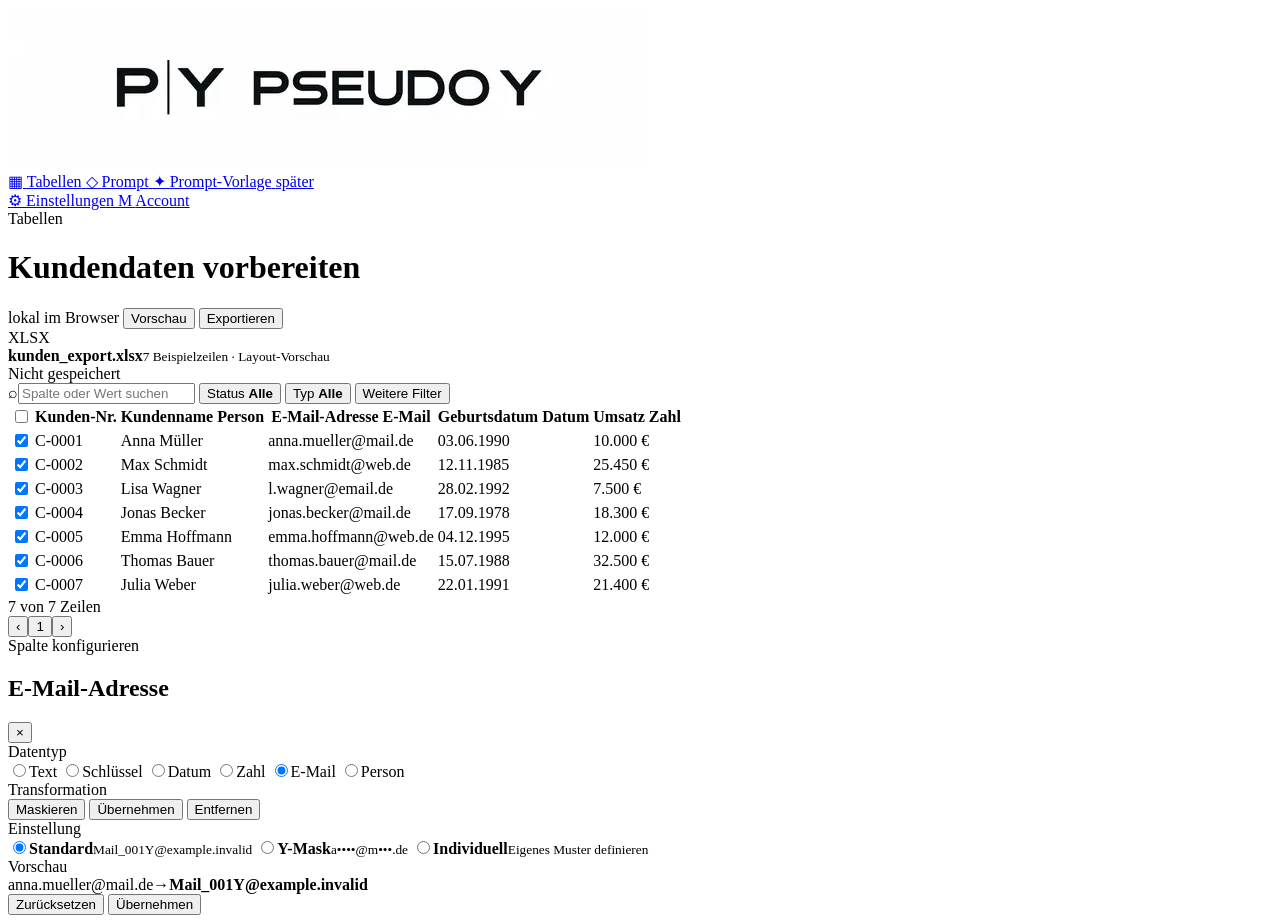
==== app.html @ 2aa09ac9 "Add first PSEUDO Y app layout" ====
<!doctype html>
<html lang="de">
<head>
  <meta charset="utf-8">
  <meta name="viewport" content="width=device-width,initial-scale=1,viewport-fit=cover">
  <meta name="theme-color" content="#F6F7F9">
  <title>PSEUDO Y · App</title>
  <link rel="stylesheet" href="css/app-v1.css?v=1">
</head>
<body>
  <div class="app-shell">
    <aside class="app-sidebar" aria-label="PSEUDO Y Navigation">
      <a class="app-brand" href="preview-scrollcraft.html" aria-label="PSEUDO Y Startseite">
        <img src="assets/logo/pseudo-y-wordmark.webp" alt="PSEUDO Y">
      </a>

      <nav class="app-nav" aria-label="Werkzeuge">
        <a class="app-nav-item is-active" href="app.html">
          <span class="nav-icon" aria-hidden="true">▦</span>
          <span>Tabellen</span>
        </a>
        <a class="app-nav-item" href="prompt.html">
          <span class="nav-icon" aria-hidden="true">◇</span>
          <span>Prompt</span>
        </a>
        <a class="app-nav-item" href="#" aria-disabled="true">
          <span class="nav-icon" aria-hidden="true">✦</span>
          <span>Prompt-Vorlage</span>
          <span class="nav-beta">später</span>
        </a>
      </nav>

      <div class="app-sidebar-bottom">
        <a class="app-nav-item" href="#">
          <span class="nav-icon" aria-hidden="true">⚙</span>
          <span>Einstellungen</span>
        </a>
        <a class="app-nav-item" href="login.html">
          <span class="nav-avatar" aria-hidden="true">M</span>
          <span>Account</span>
        </a>
      </div>
    </aside>

    <main class="app-main">
      <header class="app-topbar">
        <div>
          <div class="app-kicker">Tabellen</div>
          <h1>Kundendaten vorbereiten</h1>
        </div>
        <div class="topbar-actions">
          <span class="local-pill"><span class="local-dot"></span> lokal im Browser</span>
          <button class="ghost-btn" type="button">Vorschau</button>
          <button class="primary-btn" type="button">Exportieren</button>
        </div>
      </header>

      <section class="file-strip" aria-label="Geöffnete Datei">
        <div class="file-info">
          <span class="file-icon">XLSX</span>
          <div><strong>kunden_export.xlsx</strong><small>7 Beispielzeilen · Layout-Vorschau</small></div>
        </div>
        <div class="file-state"><span></span> Nicht gespeichert</div>
      </section>

      <section class="workspace">
        <div class="table-pane">
          <div class="toolbar">
            <label class="search-box"><span>⌕</span><input type="search" placeholder="Spalte oder Wert suchen" aria-label="Spalte oder Wert suchen"></label>
            <button type="button" class="filter-btn">Status <strong>Alle</strong></button>
            <button type="button" class="filter-btn">Typ <strong>Alle</strong></button>
            <button type="button" class="filter-btn filter-btn--plain">Weitere Filter</button>
          </div>

          <div class="table-card">
            <div class="table-scroll">
              <table>
                <thead>
                  <tr>
                    <th class="col-check"><input type="checkbox" aria-label="Alle auswählen"></th>
                    <th>Kunden-Nr.</th>
                    <th>Kundenname <span class="th-tag">Person</span></th>
                    <th class="is-selected">E-Mail-Adresse <span class="th-tag">E-Mail</span></th>
                    <th>Geburtsdatum <span class="th-tag">Datum</span></th>
                    <th class="num">Umsatz <span class="th-tag">Zahl</span></th>
                  </tr>
                </thead>
                <tbody>
                  <tr><td><input type="checkbox" checked aria-label="Zeile 1 auswählen"></td><td>C-0001</td><td>Anna Müller</td><td class="is-selected sensitive">anna.mueller@mail.de</td><td>03.06.1990</td><td class="num">10.000 €</td></tr>
                  <tr><td><input type="checkbox" checked aria-label="Zeile 2 auswählen"></td><td>C-0002</td><td>Max Schmidt</td><td class="is-selected">max.schmidt@web.de</td><td>12.11.1985</td><td class="num">25.450 €</td></tr>
                  <tr><td><input type="checkbox" checked aria-label="Zeile 3 auswählen"></td><td>C-0003</td><td>Lisa Wagner</td><td class="is-selected">l.wagner@email.de</td><td>28.02.1992</td><td class="num">7.500 €</td></tr>
                  <tr><td><input type="checkbox" checked aria-label="Zeile 4 auswählen"></td><td>C-0004</td><td>Jonas Becker</td><td class="is-selected">jonas.becker@mail.de</td><td>17.09.1978</td><td class="num">18.300 €</td></tr>
                  <tr><td><input type="checkbox" checked aria-label="Zeile 5 auswählen"></td><td>C-0005</td><td>Emma Hoffmann</td><td class="is-selected">emma.hoffmann@web.de</td><td>04.12.1995</td><td class="num">12.000 €</td></tr>
                  <tr><td><input type="checkbox" checked aria-label="Zeile 6 auswählen"></td><td>C-0006</td><td>Thomas Bauer</td><td class="is-selected">thomas.bauer@mail.de</td><td>15.07.1988</td><td class="num">32.500 €</td></tr>
                  <tr><td><input type="checkbox" checked aria-label="Zeile 7 auswählen"></td><td>C-0007</td><td>Julia Weber</td><td class="is-selected">julia.weber@web.de</td><td>22.01.1991</td><td class="num">21.400 €</td></tr>
                </tbody>
              </table>
            </div>
            <footer class="table-footer">
              <span>7 von 7 Zeilen</span>
              <div class="pagination"><button type="button">‹</button><button type="button" class="is-current">1</button><button type="button">›</button></div>
            </footer>
          </div>
        </div>

        <aside class="config-panel" aria-label="Spalte konfigurieren">
          <div class="config-head">
            <div><span>Spalte konfigurieren</span><h2>E-Mail-Adresse</h2></div>
            <button class="icon-btn" type="button" aria-label="Panel schließen">×</button>
          </div>

          <div class="config-section">
            <label class="config-label">Datentyp</label>
            <div class="type-grid">
              <label><input type="radio" name="dtype"><span>Text</span></label>
              <label><input type="radio" name="dtype"><span>Schlüssel</span></label>
              <label><input type="radio" name="dtype"><span>Datum</span></label>
              <label><input type="radio" name="dtype"><span>Zahl</span></label>
              <label class="is-active"><input type="radio" name="dtype" checked><span>E-Mail</span></label>
              <label><input type="radio" name="dtype"><span>Person</span></label>
            </div>
          </div>

          <div class="config-section">
            <label class="config-label">Transformation</label>
            <div class="segmented">
              <button class="is-active" type="button">Maskieren</button>
              <button type="button">Übernehmen</button>
              <button type="button">Entfernen</button>
            </div>
          </div>

          <div class="config-section">
            <label class="config-label">Einstellung</label>
            <div class="option-stack">
              <label class="option-row is-active"><input type="radio" name="preset" checked><span><strong>Standard</strong><small>Mail_001Y@example.invalid</small></span></label>
              <label class="option-row"><input type="radio" name="preset"><span><strong>Y-Mask</strong><small>a••••@m•••.de</small></span></label>
              <label class="option-row"><input type="radio" name="preset"><span><strong>Individuell</strong><small>Eigenes Muster definieren</small></span></label>
            </div>
          </div>

          <div class="config-section preview-section">
            <label class="config-label">Vorschau</label>
            <div class="preview-row"><span>anna.mueller@mail.de</span><b>→</b><strong>Mail_001Y@example.invalid</strong></div>
          </div>

          <div class="config-footer">
            <button class="secondary-btn" type="button">Zurücksetzen</button>
            <button class="primary-btn primary-btn--wide" type="button">Übernehmen</button>
          </div>
        </aside>
      </section>
    </main>
  </div>
</body>
</html>
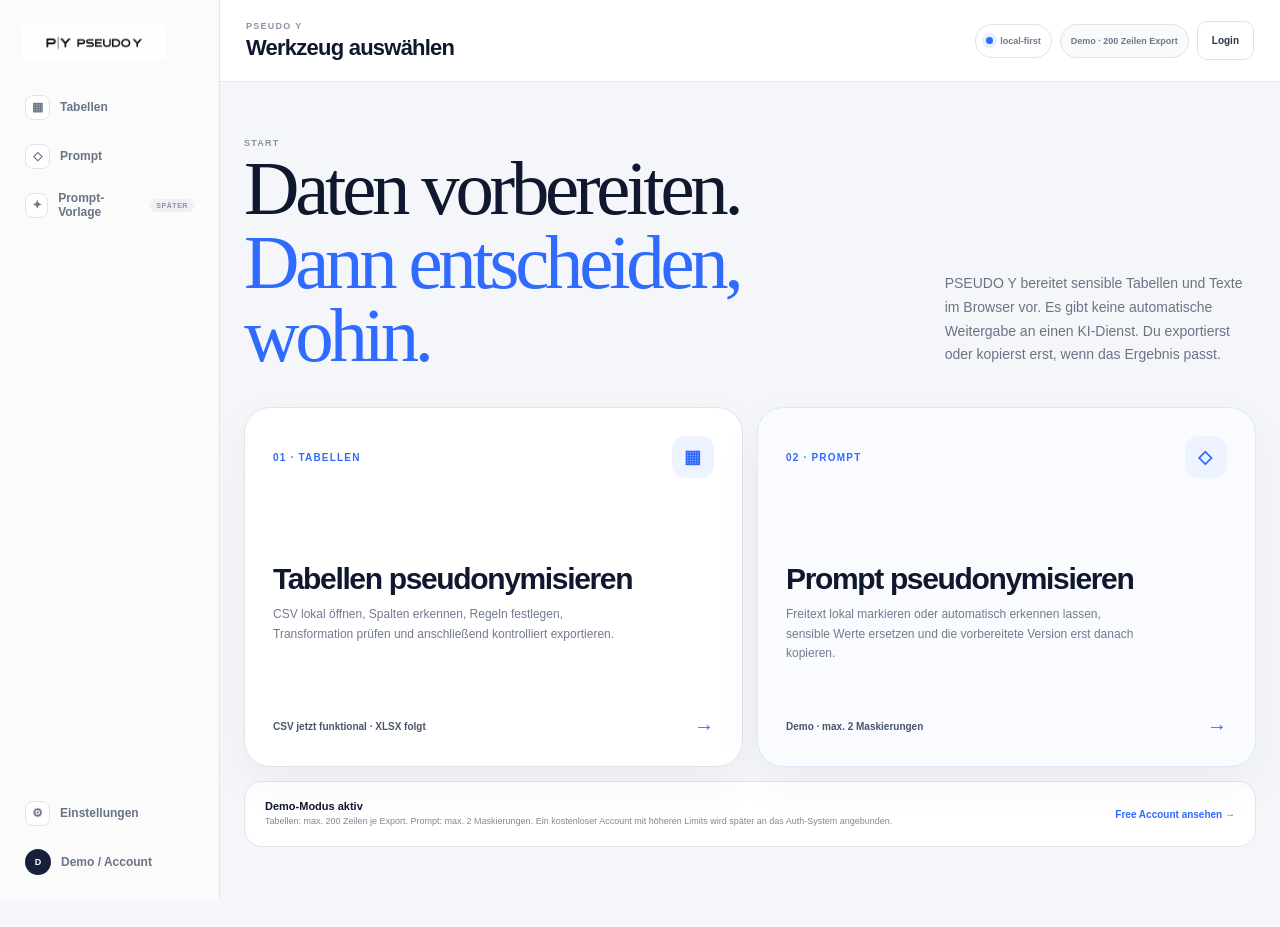
==== commit a6a9d982: "Turn app into PSEUDO Y tool launcher" ====
--- a/app.html
+++ b/app.html
@@ -3,152 +3,62 @@
 <head>
   <meta charset="utf-8">
   <meta name="viewport" content="width=device-width,initial-scale=1,viewport-fit=cover">
-  <meta name="theme-color" content="#F6F7F9">
+  <meta name="theme-color" content="#F4F6F9">
+  <meta name="description" content="PSEUDO Y App – Tabellen und Prompts lokal vorbereiten.">
   <title>PSEUDO Y · App</title>
-  <link rel="stylesheet" href="css/app-v1.css?v=1">
+  <link rel="stylesheet" href="css/app-v2.css?v=1">
 </head>
 <body>
   <div class="app-shell">
     <aside class="app-sidebar" aria-label="PSEUDO Y Navigation">
-      <a class="app-brand" href="preview-scrollcraft.html" aria-label="PSEUDO Y Startseite">
-        <img src="assets/logo/pseudo-y-wordmark.webp" alt="PSEUDO Y">
-      </a>
-
+      <a class="app-brand" href="preview-scrollcraft.html" aria-label="PSEUDO Y Startseite"><img src="assets/logo/pseudo-y-wordmark.webp" alt="PSEUDO Y"></a>
       <nav class="app-nav" aria-label="Werkzeuge">
-        <a class="app-nav-item is-active" href="app.html">
-          <span class="nav-icon" aria-hidden="true">▦</span>
-          <span>Tabellen</span>
-        </a>
-        <a class="app-nav-item" href="prompt.html">
-          <span class="nav-icon" aria-hidden="true">◇</span>
-          <span>Prompt</span>
-        </a>
-        <a class="app-nav-item" href="#" aria-disabled="true">
-          <span class="nav-icon" aria-hidden="true">✦</span>
-          <span>Prompt-Vorlage</span>
-          <span class="nav-beta">später</span>
-        </a>
+        <a class="app-nav-item" href="tabellen.html"><span class="nav-icon" aria-hidden="true">▦</span><span>Tabellen</span></a>
+        <a class="app-nav-item" href="prompt.html"><span class="nav-icon" aria-hidden="true">◇</span><span>Prompt</span></a>
+        <a class="app-nav-item" href="#" aria-disabled="true"><span class="nav-icon" aria-hidden="true">✦</span><span>Prompt-Vorlage</span><span class="nav-beta">später</span></a>
       </nav>
-
       <div class="app-sidebar-bottom">
-        <a class="app-nav-item" href="#">
-          <span class="nav-icon" aria-hidden="true">⚙</span>
-          <span>Einstellungen</span>
-        </a>
-        <a class="app-nav-item" href="login.html">
-          <span class="nav-avatar" aria-hidden="true">M</span>
-          <span>Account</span>
-        </a>
+        <a class="app-nav-item" href="#"><span class="nav-icon" aria-hidden="true">⚙</span><span>Einstellungen</span></a>
+        <a class="app-nav-item" href="login.html"><span class="nav-avatar" aria-hidden="true">D</span><span>Demo / Account</span></a>
       </div>
     </aside>
 
     <main class="app-main">
       <header class="app-topbar">
-        <div>
-          <div class="app-kicker">Tabellen</div>
-          <h1>Kundendaten vorbereiten</h1>
-        </div>
+        <div><div class="app-kicker">PSEUDO Y</div><h1>Werkzeug auswählen</h1></div>
         <div class="topbar-actions">
-          <span class="local-pill"><span class="local-dot"></span> lokal im Browser</span>
-          <button class="ghost-btn" type="button">Vorschau</button>
-          <button class="primary-btn" type="button">Exportieren</button>
+          <span class="local-pill"><span class="local-dot"></span> local-first</span>
+          <span class="plan-pill">Demo · 200 Zeilen Export</span>
+          <a class="ghost-btn" href="login.html" style="display:grid;place-items:center;text-decoration:none">Login</a>
         </div>
       </header>
 
-      <section class="file-strip" aria-label="Geöffnete Datei">
-        <div class="file-info">
-          <span class="file-icon">XLSX</span>
-          <div><strong>kunden_export.xlsx</strong><small>7 Beispielzeilen · Layout-Vorschau</small></div>
-        </div>
-        <div class="file-state"><span></span> Nicht gespeichert</div>
-      </section>
-
-      <section class="workspace">
-        <div class="table-pane">
-          <div class="toolbar">
-            <label class="search-box"><span>⌕</span><input type="search" placeholder="Spalte oder Wert suchen" aria-label="Spalte oder Wert suchen"></label>
-            <button type="button" class="filter-btn">Status <strong>Alle</strong></button>
-            <button type="button" class="filter-btn">Typ <strong>Alle</strong></button>
-            <button type="button" class="filter-btn filter-btn--plain">Weitere Filter</button>
-          </div>
-
-          <div class="table-card">
-            <div class="table-scroll">
-              <table>
-                <thead>
-                  <tr>
-                    <th class="col-check"><input type="checkbox" aria-label="Alle auswählen"></th>
-                    <th>Kunden-Nr.</th>
-                    <th>Kundenname <span class="th-tag">Person</span></th>
-                    <th class="is-selected">E-Mail-Adresse <span class="th-tag">E-Mail</span></th>
-                    <th>Geburtsdatum <span class="th-tag">Datum</span></th>
-                    <th class="num">Umsatz <span class="th-tag">Zahl</span></th>
-                  </tr>
-                </thead>
-                <tbody>
-                  <tr><td><input type="checkbox" checked aria-label="Zeile 1 auswählen"></td><td>C-0001</td><td>Anna Müller</td><td class="is-selected sensitive">anna.mueller@mail.de</td><td>03.06.1990</td><td class="num">10.000 €</td></tr>
-                  <tr><td><input type="checkbox" checked aria-label="Zeile 2 auswählen"></td><td>C-0002</td><td>Max Schmidt</td><td class="is-selected">max.schmidt@web.de</td><td>12.11.1985</td><td class="num">25.450 €</td></tr>
-                  <tr><td><input type="checkbox" checked aria-label="Zeile 3 auswählen"></td><td>C-0003</td><td>Lisa Wagner</td><td class="is-selected">l.wagner@email.de</td><td>28.02.1992</td><td class="num">7.500 €</td></tr>
-                  <tr><td><input type="checkbox" checked aria-label="Zeile 4 auswählen"></td><td>C-0004</td><td>Jonas Becker</td><td class="is-selected">jonas.becker@mail.de</td><td>17.09.1978</td><td class="num">18.300 €</td></tr>
-                  <tr><td><input type="checkbox" checked aria-label="Zeile 5 auswählen"></td><td>C-0005</td><td>Emma Hoffmann</td><td class="is-selected">emma.hoffmann@web.de</td><td>04.12.1995</td><td class="num">12.000 €</td></tr>
-                  <tr><td><input type="checkbox" checked aria-label="Zeile 6 auswählen"></td><td>C-0006</td><td>Thomas Bauer</td><td class="is-selected">thomas.bauer@mail.de</td><td>15.07.1988</td><td class="num">32.500 €</td></tr>
-                  <tr><td><input type="checkbox" checked aria-label="Zeile 7 auswählen"></td><td>C-0007</td><td>Julia Weber</td><td class="is-selected">julia.weber@web.de</td><td>22.01.1991</td><td class="num">21.400 €</td></tr>
-                </tbody>
-              </table>
-            </div>
-            <footer class="table-footer">
-              <span>7 von 7 Zeilen</span>
-              <div class="pagination"><button type="button">‹</button><button type="button" class="is-current">1</button><button type="button">›</button></div>
-            </footer>
-          </div>
+      <section class="dashboard">
+        <div class="dashboard-hero">
+          <div><div class="app-kicker">Start</div><h2>Daten vorbereiten.<br><em>Dann entscheiden, wohin.</em></h2></div>
+          <p>PSEUDO Y bereitet sensible Tabellen und Texte im Browser vor. Es gibt keine automatische Weitergabe an einen KI-Dienst. Du exportierst oder kopierst erst, wenn das Ergebnis passt.</p>
         </div>
 
-        <aside class="config-panel" aria-label="Spalte konfigurieren">
-          <div class="config-head">
-            <div><span>Spalte konfigurieren</span><h2>E-Mail-Adresse</h2></div>
-            <button class="icon-btn" type="button" aria-label="Panel schließen">×</button>
-          </div>
+        <div class="tool-grid">
+          <a class="tool-card" href="tabellen.html">
+            <div class="tool-index"><span>01 · TABELLEN</span><span aria-hidden="true">▦</span></div>
+            <h3>Tabellen pseudonymisieren</h3>
+            <p>CSV lokal öffnen, Spalten erkennen, Regeln festlegen, Transformation prüfen und anschließend kontrolliert exportieren.</p>
+            <div class="tool-card-footer"><span>CSV jetzt funktional · XLSX folgt</span><b aria-hidden="true">→</b></div>
+          </a>
 
-          <div class="config-section">
-            <label class="config-label">Datentyp</label>
-            <div class="type-grid">
-              <label><input type="radio" name="dtype"><span>Text</span></label>
-              <label><input type="radio" name="dtype"><span>Schlüssel</span></label>
-              <label><input type="radio" name="dtype"><span>Datum</span></label>
-              <label><input type="radio" name="dtype"><span>Zahl</span></label>
-              <label class="is-active"><input type="radio" name="dtype" checked><span>E-Mail</span></label>
-              <label><input type="radio" name="dtype"><span>Person</span></label>
-            </div>
-          </div>
+          <a class="tool-card tool-card--prompt" href="prompt.html">
+            <div class="tool-index"><span>02 · PROMPT</span><span aria-hidden="true">◇</span></div>
+            <h3>Prompt pseudonymisieren</h3>
+            <p>Freitext lokal markieren oder automatisch erkennen lassen, sensible Werte ersetzen und die vorbereitete Version erst danach kopieren.</p>
+            <div class="tool-card-footer"><span>Demo · max. 2 Maskierungen</span><b aria-hidden="true">→</b></div>
+          </a>
+        </div>
 
-          <div class="config-section">
-            <label class="config-label">Transformation</label>
-            <div class="segmented">
-              <button class="is-active" type="button">Maskieren</button>
-              <button type="button">Übernehmen</button>
-              <button type="button">Entfernen</button>
-            </div>
-          </div>
-
-          <div class="config-section">
-            <label class="config-label">Einstellung</label>
-            <div class="option-stack">
-              <label class="option-row is-active"><input type="radio" name="preset" checked><span><strong>Standard</strong><small>Mail_001Y@example.invalid</small></span></label>
-              <label class="option-row"><input type="radio" name="preset"><span><strong>Y-Mask</strong><small>a••••@m•••.de</small></span></label>
-              <label class="option-row"><input type="radio" name="preset"><span><strong>Individuell</strong><small>Eigenes Muster definieren</small></span></label>
-            </div>
-          </div>
-
-          <div class="config-section preview-section">
-            <label class="config-label">Vorschau</label>
-            <div class="preview-row"><span>anna.mueller@mail.de</span><b>→</b><strong>Mail_001Y@example.invalid</strong></div>
-          </div>
-
-          <div class="config-footer">
-            <button class="secondary-btn" type="button">Zurücksetzen</button>
-            <button class="primary-btn primary-btn--wide" type="button">Übernehmen</button>
-          </div>
-        </aside>
+        <div class="dashboard-note">
+          <div><strong>Demo-Modus aktiv</strong><span>Tabellen: max. 200 Zeilen je Export. Prompt: max. 2 Maskierungen. Ein kostenloser Account mit höheren Limits wird später an das Auth-System angebunden.</span></div>
+          <a href="signup.html">Free Account ansehen →</a>
+        </div>
       </section>
     </main>
   </div>
--- a/css/app-v2.css
+++ b/css/app-v2.css
@@ -0,0 +1 @@
+*{box-sizing:border-box}html,body{margin:0;min-height:100%;background:#f4f6f9;color:#10182f;font-family:Inter,ui-sans-serif,-apple-system,BlinkMacSystemFont,"Segoe UI",sans-serif}button,input,textarea,select{font:inherit}button,a,label{ -webkit-tap-highlight-color:transparent}.app-shell{min-height:100vh;display:grid;grid-template-columns:220px minmax(0,1fr)}.app-sidebar{position:sticky;top:0;height:100vh;padding:20px 14px 16px;border-right:1px solid #e2e6ed;background:#fbfbfc;display:flex;flex-direction:column}.app-brand{display:block;padding:5px 8px 24px}.app-brand img{display:block;width:144px;max-width:100%}.app-nav{display:grid;gap:5px}.app-nav-item{min-height:44px;padding:0 11px;border-radius:12px;color:#697386;text-decoration:none;display:flex;align-items:center;gap:10px;font-size:12px;font-weight:720;transition:background .18s ease,color .18s ease}.app-nav-item:hover{background:#f0f3f8;color:#18243d}.app-nav-item.is-active{background:#eaf2ff;color:#215fcf}.nav-icon{width:25px;height:25px;border:1px solid #dfe4eb;border-radius:8px;background:#fff;display:grid;place-items:center;color:#6f7889;font-size:12px}.app-nav-item.is-active .nav-icon{border-color:#bed4ff;color:#2f6bff}.nav-beta{margin-left:auto;padding:3px 6px;border-radius:999px;background:#eef0f4;color:#8b93a2;font-size:7px;letter-spacing:.08em;text-transform:uppercase}.app-sidebar-bottom{margin-top:auto;display:grid;gap:5px}.nav-avatar{width:26px;height:26px;border-radius:50%;background:#162038;color:#fff;display:grid;place-items:center;font-size:9px}.app-main{min-width:0}.app-topbar{min-height:82px;padding:18px 26px;border-bottom:1px solid #e2e6ed;background:rgba(255,255,255,.92);backdrop-filter:blur(14px);display:flex;align-items:center;justify-content:space-between;gap:22px}.app-kicker{margin-bottom:4px;color:#8a93a4;font-size:9px;font-weight:830;letter-spacing:.14em;text-transform:uppercase}.app-topbar h1{margin:0;font-size:22px;letter-spacing:-.035em}.topbar-actions{display:flex;align-items:center;gap:8px}.local-pill,.plan-pill{display:inline-flex;align-items:center;gap:7px;min-height:34px;padding:0 10px;border:1px solid #dde3eb;border-radius:999px;background:#fff;color:#6e7889;font-size:9px;font-weight:700}.local-dot{width:7px;height:7px;border-radius:50%;background:#2f6bff;box-shadow:0 0 0 4px #e7f0ff}.plan-pill{background:#f8fafc}.ghost-btn,.primary-btn,.secondary-btn,.danger-btn{min-height:39px;padding:0 14px;border-radius:10px;border:0;cursor:pointer;font-size:10px;font-weight:800}.ghost-btn,.secondary-btn{border:1px solid #dce2ea;background:#fff;color:#2a354d}.primary-btn{background:#2f6bff;color:#fff;box-shadow:0 8px 20px rgba(47,107,255,.17)}.danger-btn{background:#fff2f2;color:#a7434a}.dashboard{width:min(1180px,calc(100% - 48px));margin:0 auto;padding:56px 0 80px}.dashboard-hero{display:grid;grid-template-columns:minmax(0,1fr) minmax(300px,.48fr);gap:52px;align-items:end;margin-bottom:34px}.dashboard-hero h2{max-width:760px;margin:0;font-family:"Iowan Old Style","Palatino Linotype","Book Antiqua",Georgia,serif;font-size:clamp(50px,6vw,78px);line-height:.96;letter-spacing:-.055em;font-weight:400}.dashboard-hero h2 em{font-style:normal;color:#2f6bff}.dashboard-hero p{margin:0 0 6px;color:#6b7485;font-size:14px;line-height:1.7}.tool-grid{display:grid;grid-template-columns:1fr 1fr;gap:14px}.tool-card{position:relative;min-height:360px;padding:28px;border:1px solid #dfe4eb;border-radius:26px;background:#fff;color:inherit;text-decoration:none;overflow:hidden;box-shadow:0 18px 50px rgba(13,21,48,.045);display:flex;flex-direction:column;transition:transform .2s ease,border-color .2s ease,box-shadow .2s ease}.tool-card:hover{transform:translateY(-3px);border-color:#c8d7f0;box-shadow:0 24px 60px rgba(13,21,48,.07)}.tool-card--prompt{background:#f9fbff;border-color:#dbe7fb}.tool-index{display:flex;align-items:center;justify-content:space-between;color:#2f6bff;font-size:10px;font-weight:850;letter-spacing:.12em}.tool-index span:last-child{width:42px;height:42px;border-radius:13px;background:#edf4ff;display:grid;place-items:center;font-size:18px}.tool-card h3{max-width:440px;margin:86px 0 10px;font-size:30px;line-height:1.02;letter-spacing:-.045em}.tool-card p{max-width:54ch;margin:0;color:#717b8e;font-size:12px;line-height:1.65}.tool-card-footer{margin-top:auto;padding-top:30px;display:flex;align-items:center;justify-content:space-between;color:#49556c;font-size:10px;font-weight:760}.tool-card-footer b{font-size:20px;color:#2f6bff}.dashboard-note{margin-top:14px;padding:18px 20px;border:1px solid #e1e5eb;border-radius:18px;background:#fff;display:flex;align-items:center;justify-content:space-between;gap:20px}.dashboard-note strong{display:block;font-size:11px}.dashboard-note span{display:block;margin-top:3px;color:#7f8898;font-size:9px;line-height:1.45}.dashboard-note a{color:#2f6bff;text-decoration:none;font-size:10px;font-weight:800}.file-strip{margin:16px 22px 0;padding:13px 15px;border:1px solid #e0e4ea;border-radius:15px;background:#fff;display:flex;align-items:center;justify-content:space-between;gap:16px}.file-info{display:flex;align-items:center;gap:11px;min-width:0}.file-icon{width:38px;height:38px;border-radius:10px;background:#eef7f0;border:1px solid #d6ead9;color:#2d7a3f;font-size:8px;font-weight:900;display:grid;place-items:center;flex:none}.file-info strong{display:block;font-size:11px;white-space:nowrap;overflow:hidden;text-overflow:ellipsis}.file-info small{display:block;margin-top:3px;color:#8a93a3;font-size:8px}.file-actions{display:flex;align-items:center;gap:8px}.workspace{padding:16px 22px 24px;display:grid;grid-template-columns:minmax(0,1fr) 330px;gap:14px;align-items:start}.table-pane{min-width:0}.toolbar{display:grid;grid-template-columns:minmax(220px,1fr) 125px 125px auto;gap:8px;margin-bottom:10px}.search-box,.filter-btn{height:40px;border:1px solid #dfe3e9;border-radius:10px;background:#fff}.search-box{display:flex;align-items:center;gap:8px;padding:0 12px}.search-box input{width:100%;border:0;outline:0;background:transparent;color:#222d44;font-size:10px}.search-box input::placeholder{color:#a0a7b4}.filter-btn{padding:0 11px;color:#7b8596;text-align:left;font-size:8px;cursor:pointer}.filter-btn strong{display:block;margin-top:2px;color:#24304a;font-size:9px}.filter-btn--plain{text-align:center;color:#4f596d;font-weight:760}.table-card{overflow:hidden;border:1px solid #dde2e8;border-radius:16px;background:#fff;box-shadow:0 10px 26px rgba(13,21,48,.035)}.table-scroll{overflow:auto;max-height:calc(100vh - 270px)}table{width:100%;border-collapse:collapse;min-width:820px}th,td{height:47px;padding:0 13px;border-bottom:1px solid #edf0f3;text-align:left;font-size:9px;white-space:nowrap}th{position:sticky;top:0;z-index:2;height:51px;background:#fafbfc;color:#677184;font-size:8px;font-weight:820;cursor:pointer}th:hover{background:#f4f7fb}.col-check{width:42px}.num{text-align:right}.th-tag{display:inline-block;margin-left:5px;padding:3px 5px;border-radius:999px;background:#eef1f5;color:#838c9c;font-size:6.5px;font-weight:800;vertical-align:middle}.is-selected{background:#f3f7ff!important}.sensitive{color:#9e3f48}.table-footer{min-height:49px;padding:0 13px;display:flex;align-items:center;justify-content:space-between;color:#8a93a3;font-size:8px}.table-footer-right{display:flex;align-items:center;gap:8px}.pagination{display:flex;gap:5px}.pagination button{width:28px;height:28px;border:1px solid #e0e4ea;border-radius:8px;background:#fff;color:#6b7484;cursor:pointer}.pagination button.is-current{border-color:#bed4ff;background:#edf4ff;color:#2f6bff}.config-panel{position:sticky;top:98px;border:1px solid #dce2e9;border-radius:18px;background:#fff;box-shadow:0 18px 44px rgba(13,21,48,.06);overflow:hidden}.config-empty{padding:28px 22px;color:#778194;font-size:11px;line-height:1.65}.config-empty strong{display:block;margin-bottom:7px;color:#1e2a43;font-size:14px}.config-head{padding:17px 18px 15px;border-bottom:1px solid #eceff3;display:flex;align-items:flex-start;justify-content:space-between;gap:12px}.config-head span{display:block;color:#8a93a3;font-size:8px;font-weight:750}.config-head h2{margin:4px 0 0;font-size:17px;letter-spacing:-.03em}.icon-btn{width:31px;height:31px;border:0;border-radius:9px;background:#f5f6f8;color:#778091;font-size:17px;cursor:pointer}.config-section{padding:15px 18px;border-bottom:1px solid #eef1f4}.config-label{display:block;margin-bottom:9px;color:#7e8798;font-size:8px;font-weight:850;letter-spacing:.08em;text-transform:uppercase}.type-grid{display:grid;grid-template-columns:repeat(3,1fr);gap:6px}.type-btn{min-height:35px;border:1px solid #dfe4ea;border-radius:9px;background:#fff;color:#606a7d;cursor:pointer;font-size:8px;font-weight:750}.type-btn.is-active{border-color:#b7d0ff;background:#eef5ff;color:#2f6bff}.segmented{display:grid;grid-template-columns:repeat(4,1fr);padding:4px;border-radius:10px;background:#f2f4f7}.segmented button{min-height:33px;border:0;border-radius:7px;background:transparent;color:#7a8393;cursor:pointer;font-size:7px;font-weight:800}.segmented button.is-active{background:#fff;color:#2f6bff;box-shadow:0 2px 7px rgba(13,21,48,.08)}.option-stack{display:grid;gap:6px}.option-row{min-height:50px;padding:0 11px;border:1px solid #e1e5eb;border-radius:10px;display:flex;align-items:center;gap:9px;cursor:pointer}.option-row.is-active{border-color:#bdd3fd;background:#f6f9ff}.option-row input{accent-color:#2f6bff}.option-row strong{display:block;color:#2a354d;font-size:9px}.option-row small{display:block;margin-top:3px;color:#9299a6;font-size:7.5px}.role-select{width:100%;height:38px;padding:0 10px;border:1px solid #dfe4ea;border-radius:9px;background:#fff;color:#32405a;font-size:9px;outline:none}.preview-section{background:#fbfcfe}.preview-row{display:grid;grid-template-columns:minmax(0,1fr) auto minmax(0,1fr);gap:7px;align-items:center}.preview-row span,.preview-row strong{padding:8px 9px;border-radius:8px;background:#fff;border:1px solid #e1e5ea;font-size:7.5px;overflow:hidden;text-overflow:ellipsis}.preview-row strong{background:#eef5ff;border-color:#cfe0ff;color:#245fcf}.preview-row b{color:#2f6bff}.config-footer{padding:13px 18px;display:grid;grid-template-columns:1fr 1.25fr;gap:7px}.drop-screen{padding:22px}.drop-card{min-height:calc(100vh - 160px);border:1.5px dashed #cfd8e7;border-radius:24px;background:#fff;display:grid;place-items:center;text-align:center;padding:34px}.drop-card.is-over{border-color:#2f6bff;background:#f7faff}.drop-icon{width:66px;height:66px;margin:0 auto 18px;border-radius:20px;background:#edf4ff;color:#2f6bff;display:grid;place-items:center;font-size:27px}.drop-card h2{margin:0;font-size:28px;letter-spacing:-.045em}.drop-card p{max-width:500px;margin:11px auto 22px;color:#727d90;font-size:12px;line-height:1.65}.drop-meta{display:flex;justify-content:center;gap:8px;flex-wrap:wrap;margin-top:18px}.drop-meta span{padding:7px 9px;border:1px solid #e0e5ec;border-radius:999px;color:#7c8595;font-size:8px}.hidden{display:none!important}.toast{position:fixed;right:20px;bottom:20px;z-index:50;max-width:360px;padding:13px 15px;border-radius:12px;background:#10182f;color:#fff;box-shadow:0 14px 40px rgba(13,21,48,.24);font-size:10px;line-height:1.45;opacity:0;transform:translateY(10px);pointer-events:none;transition:.2s ease}.toast.is-visible{opacity:1;transform:none}.prompt-layout{padding:22px;display:grid;grid-template-columns:minmax(0,1fr) 360px;gap:14px}.prompt-editor,.mapping-panel{border:1px solid #dfe3ea;border-radius:18px;background:#fff;overflow:hidden}.panel-head{padding:16px 18px;border-bottom:1px solid #eceff3;display:flex;align-items:center;justify-content:space-between;gap:12px}.panel-head strong{font-size:12px}.panel-head span{color:#8b94a4;font-size:8px}.prompt-area{display:block;width:100%;min-height:520px;padding:22px;border:0;outline:0;resize:vertical;color:#1e2940;font-size:14px;line-height:1.75}.prompt-actions{padding:13px 16px;border-top:1px solid #eceff3;display:flex;gap:7px;flex-wrap:wrap}.mapping-list{padding:6px 18px 18px}.mapping-empty{padding:22px 0;color:#8b94a4;font-size:10px;line-height:1.55}.mapping-row{display:grid;grid-template-columns:minmax(0,1fr) auto minmax(0,1fr);gap:8px;align-items:center;padding:11px 0;border-bottom:1px solid #edf0f3;font-size:8px}.mapping-row span,.mapping-row strong{overflow-wrap:anywhere}.mapping-row b{color:#2f6bff}.prompt-limit{margin:14px 18px 0;padding:11px 12px;border-radius:10px;background:#f7f9fc;color:#7b8596;font-size:8.5px;line-height:1.5}.prompt-limit strong{color:#2b3852}@media(max-width:1100px){.app-shell{grid-template-columns:78px minmax(0,1fr)}.app-sidebar{padding-inline:10px}.app-brand{padding:6px 2px 22px}.app-brand img{width:54px;height:30px;object-fit:cover;object-position:left}.app-nav-item{justify-content:center;padding:0}.app-nav-item>span:not(.nav-icon):not(.nav-avatar){display:none}.workspace{grid-template-columns:minmax(0,1fr) 300px}.prompt-layout{grid-template-columns:minmax(0,1fr) 320px}}@media(max-width:860px){.app-shell{display:block}.app-sidebar{position:static;width:100%;height:auto;padding:9px 11px;border-right:0;border-bottom:1px solid #e3e6ec;display:flex;flex-direction:row;align-items:center;gap:8px}.app-brand{padding:0;margin-right:auto}.app-brand img{width:108px;height:auto;object-fit:contain}.app-nav{display:flex}.app-sidebar-bottom{margin:0;display:flex}.app-nav-item{width:40px;height:40px;min-height:40px}.nav-beta{display:none!important}.dashboard{width:min(100% - 28px,1180px);padding:42px 0 60px}.dashboard-hero{grid-template-columns:1fr;gap:18px}.tool-grid{grid-template-columns:1fr}.workspace{grid-template-columns:1fr}.config-panel{position:static}.app-topbar{padding:15px 14px;align-items:flex-start}.topbar-actions{flex-wrap:wrap;justify-content:flex-end}.file-strip{margin:12px 12px 0}.workspace{padding:12px}.toolbar{grid-template-columns:1fr 1fr}.search-box{grid-column:1/-1}.prompt-layout{padding:12px;grid-template-columns:1fr}.prompt-area{min-height:360px}}@media(max-width:580px){.app-sidebar{overflow-x:auto}.app-nav-item{flex:0 0 40px}.app-sidebar-bottom{display:none}.app-topbar{min-height:auto;display:grid}.app-topbar h1{font-size:19px}.topbar-actions{justify-content:flex-start}.local-pill{order:3}.dashboard-hero h2{font-size:clamp(44px,13vw,60px)}.tool-card{min-height:300px;padding:22px;border-radius:22px}.tool-card h3{margin-top:60px;font-size:27px}.dashboard-note{align-items:flex-start;flex-direction:column}.file-strip{align-items:flex-start}.file-actions{flex-wrap:wrap;justify-content:flex-end}.toolbar{grid-template-columns:1fr 1fr}.filter-btn--plain{display:none}.table-card{border-radius:13px}.type-grid{grid-template-columns:repeat(2,1fr)}.segmented{grid-template-columns:1fr 1fr}.config-footer{grid-template-columns:1fr}.preview-row{grid-template-columns:1fr}.preview-row b{transform:rotate(90deg);text-align:center}.drop-screen{padding:12px}.drop-card{min-height:calc(100vh - 130px);padding:24px 18px;border-radius:20px}.drop-card h2{font-size:24px}.prompt-layout{padding:10px}.prompt-editor,.mapping-panel{border-radius:15px}.prompt-area{padding:16px;font-size:13px}.mapping-row{grid-template-columns:1fr}.mapping-row b{transform:rotate(90deg);text-align:center}}
